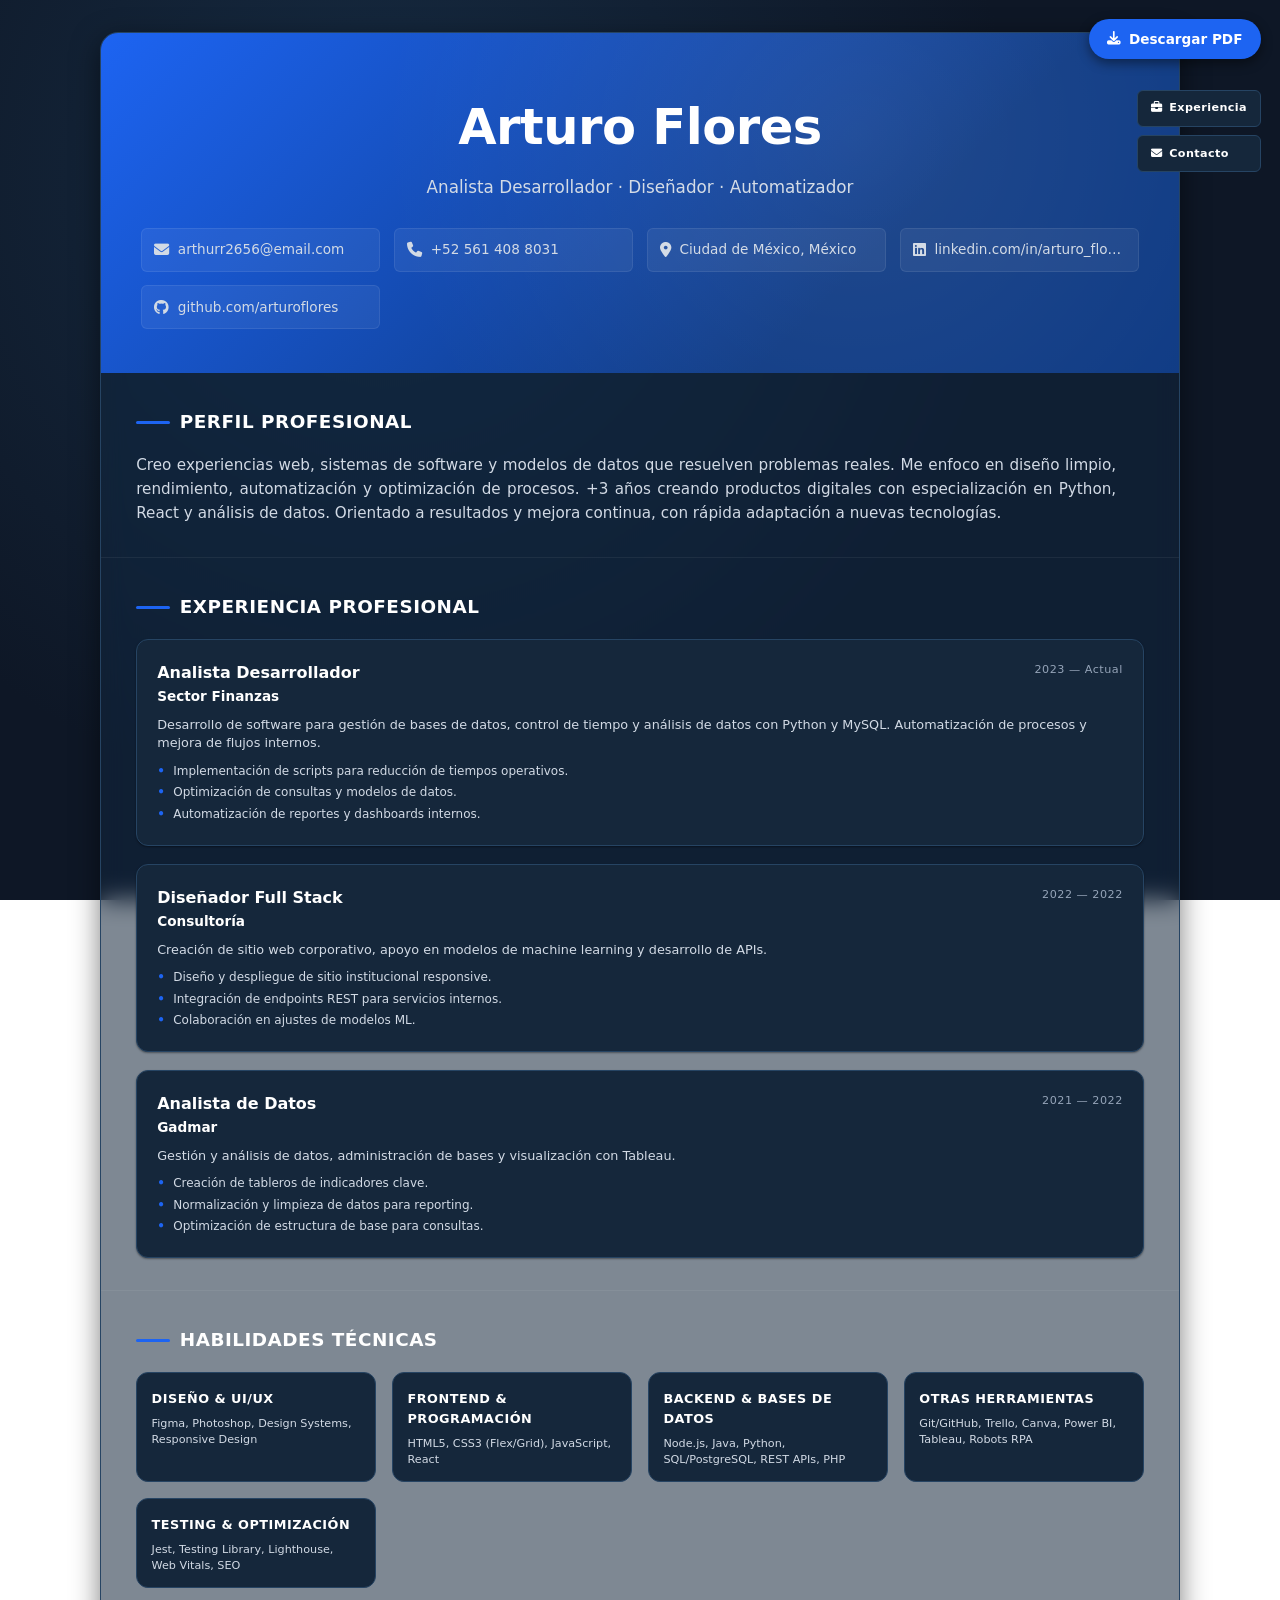
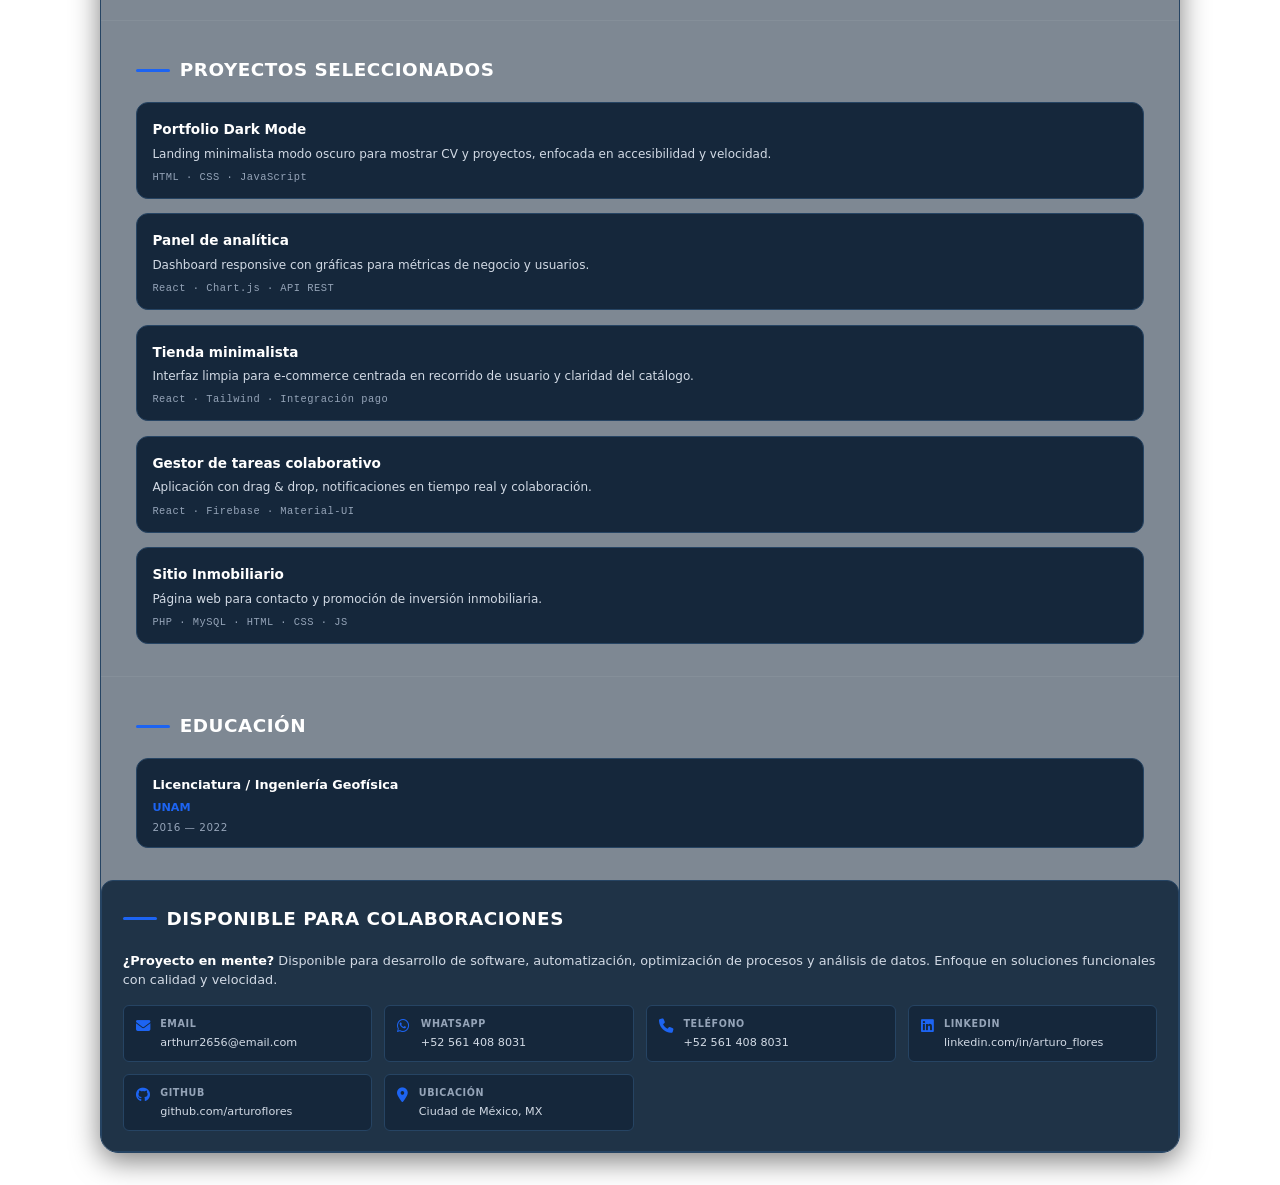
==== 01-html-css/reto-01-cv-personal/cv.html @ 0ee0fff7 "Add files via upload" ====
<!DOCTYPE html>
<html lang="es">
<head>
    <meta charset="UTF-8">
    <meta name="viewport" content="width=device-width, initial-scale=1.0">
    <title>CV - Arturo Flores</title>
    
    <!-- Font Awesome para iconos -->
    <link rel="stylesheet" href="https://cdnjs.cloudflare.com/ajax/libs/font-awesome/6.4.0/css/all.min.css">
    <link rel="stylesheet" href="cv_style.css">
    
</head>
<body>
    <!-- Botón de descarga -->
    <button class="download-btn" onclick="window.print()">
        <i class="fas fa-download"></i>
        <span>Descargar PDF</span>
    </button>
    
    <!-- Navegación rápida -->
    <div class="quick-nav">
        <a href="#experiencia" class="nav-btn">
            <i class="fas fa-briefcase"></i>
            <span>Experiencia</span>
        </a>
        <a href="#contacto" class="nav-btn">
            <i class="fas fa-envelope"></i>
            <span>Contacto</span>
        </a>
    </div>
    
    <div class="cv-container">
        <!-- Header -->
        <header class="cv-header">
            <h1>Arturo Flores</h1>
            <div class="title">Analista Desarrollador · Diseñador · Automatizador</div>
            <div class="contact-info">
                <div class="contact-item">
                    <i class="fas fa-envelope"></i>
                    <a href="mailto:arthurr2656@email.com">arthurr2656@email.com</a>
                </div>
                <div class="contact-item">
                    <i class="fas fa-phone"></i>
                    <a href="tel:+525614088031">+52 561 408 8031</a>
                </div>
                <div class="contact-item">
                    <i class="fas fa-map-marker-alt"></i>
                    <span>Ciudad de México, México</span>
                </div>
                <div class="contact-item">
                    <i class="fab fa-linkedin"></i>
                    <a href="https://linkedin.com/in/arturo_flores" target="_blank">linkedin.com/in/arturo_flores</a>
                </div>
                <div class="contact-item">
                    <i class="fab fa-github"></i>
                    <a href="https://github.com/arturoflores" target="_blank">github.com/arturoflores</a>
                </div>
            </div>
        </header>
        
        <!-- Perfil Profesional -->
        <section class="cv-section">
            <h3 class="section-title">Perfil Profesional</h3>
            <p class="profile-text">Creo experiencias web, sistemas de software y modelos de datos que resuelven problemas reales. Me enfoco en diseño limpio, rendimiento, automatización y optimización de procesos. +3 años creando productos digitales con especialización en Python, React y análisis de datos. Orientado a resultados y mejora continua, con rápida adaptación a nuevas tecnologías.</p>
        </section>
        
        <!-- Experiencia Profesional -->
        <section class="cv-section" id="experiencia">
            <h3 class="section-title">Experiencia Profesional</h3>
            
            <div class="experience-item">
                <div class="job-header">
                    <div>
                        <div class="job-title">Analista Desarrollador</div>
                        <div class="job-company">Sector Finanzas</div>
                    </div>
                    <div class="job-period">2023 — Actual</div>
                </div>
                <div class="job-description">Desarrollo de software para gestión de bases de datos, control de tiempo y análisis de datos con Python y MySQL. Automatización de procesos y mejora de flujos internos.</div>
                <ul class="job-achievements">
                    <li>Implementación de scripts para reducción de tiempos operativos.</li>
                    <li>Optimización de consultas y modelos de datos.</li>
                    <li>Automatización de reportes y dashboards internos.</li>
                </ul>
            </div>
            
            <div class="experience-item">
                <div class="job-header">
                    <div>
                        <div class="job-title">Diseñador Full Stack</div>
                        <div class="job-company">Consultoría</div>
                    </div>
                    <div class="job-period">2022 — 2022</div>
                </div>
                <div class="job-description">Creación de sitio web corporativo, apoyo en modelos de machine learning y desarrollo de APIs.</div>
                <ul class="job-achievements">
                    <li>Diseño y despliegue de sitio institucional responsive.</li>
                    <li>Integración de endpoints REST para servicios internos.</li>
                    <li>Colaboración en ajustes de modelos ML.</li>
                </ul>
            </div>
            
            <div class="experience-item">
                <div class="job-header">
                    <div>
                        <div class="job-title">Analista de Datos</div>
                        <div class="job-company">Gadmar</div>
                    </div>
                    <div class="job-period">2021 — 2022</div>
                </div>
                <div class="job-description">Gestión y análisis de datos, administración de bases y visualización con Tableau.</div>
                <ul class="job-achievements">
                    <li>Creación de tableros de indicadores clave.</li>
                    <li>Normalización y limpieza de datos para reporting.</li>
                    <li>Optimización de estructura de base para consultas.</li>
                </ul>
            </div>
        </section>
        
        <!-- Habilidades Técnicas -->
        <section class="cv-section">
            <h3 class="section-title">Habilidades Técnicas</h3>
            <div class="skills-grid">
                <div class="skill-category">
                    <h4>Diseño & UI/UX</h4>
                    <div class="skill-list">Figma, Photoshop, Design Systems, Responsive Design</div>
                </div>
                <div class="skill-category">
                    <h4>Frontend & Programación</h4>
                    <div class="skill-list">HTML5, CSS3 (Flex/Grid), JavaScript, React</div>
                </div>
                <div class="skill-category">
                    <h4>Backend & Bases de Datos</h4>
                    <div class="skill-list">Node.js, Java, Python, SQL/PostgreSQL, REST APIs, PHP</div>
                </div>
                <div class="skill-category">
                    <h4>Otras herramientas</h4>
                    <div class="skill-list">Git/GitHub, Trello, Canva, Power BI, Tableau, Robots RPA</div>
                </div>
                <div class="skill-category">
                    <h4>Testing & Optimización</h4>
                    <div class="skill-list">Jest, Testing Library, Lighthouse, Web Vitals, SEO</div>
                </div>
            </div>
        </section>
        
        <!-- Proyectos Destacados -->
        <section class="cv-section">
            <h3 class="section-title">Proyectos Seleccionados</h3>
            
            <div class="project-item">
                <div class="project-name">Portfolio Dark Mode</div>
                <div class="project-description">Landing minimalista modo oscuro para mostrar CV y proyectos, enfocada en accesibilidad y velocidad.</div>
                <div class="project-tech">HTML · CSS · JavaScript</div>
            </div>
            
            <div class="project-item">
                <div class="project-name">Panel de analítica</div>
                <div class="project-description">Dashboard responsive con gráficas para métricas de negocio y usuarios.</div>
                <div class="project-tech">React · Chart.js · API REST</div>
            </div>
            
            <div class="project-item">
                <div class="project-name">Tienda minimalista</div>
                <div class="project-description">Interfaz limpia para e-commerce centrada en recorrido de usuario y claridad del catálogo.</div>
                <div class="project-tech">React · Tailwind · Integración pago</div>
            </div>
            
            <div class="project-item">
                <div class="project-name">Gestor de tareas colaborativo</div>
                <div class="project-description">Aplicación con drag & drop, notificaciones en tiempo real y colaboración.</div>
                <div class="project-tech">React · Firebase · Material-UI</div>
            </div>
            
            <div class="project-item">
                <div class="project-name">Sitio Inmobiliario</div>
                <div class="project-description">Página web para contacto y promoción de inversión inmobiliaria.</div>
                <div class="project-tech">PHP · MySQL · HTML · CSS · JS</div>
            </div>
        </section>
        
        <!-- Educación -->
        <section class="cv-section">
            <h3 class="section-title">Educación</h3>
            
            <div class="education-item">
                <div class="degree">Licenciatura / Ingeniería Geofísica</div>
                <div class="institution">UNAM</div>
                <div class="period">2016 — 2022</div>
            </div>
        </section>
        
        <!-- Contacto / Disponibilidad -->
        <section class="contact-section" id="contacto">
            <h3 class="section-title">Disponible para Colaboraciones</h3>
            <div class="contact-intro"><strong>¿Proyecto en mente?</strong> Disponible para desarrollo de software, automatización, optimización de procesos y análisis de datos. Enfoque en soluciones funcionales con calidad y velocidad.</div>
            
            <div class="contact-methods">
                <a href="mailto:arthurr2656@email.com" class="contact-method">
                    <i class="fas fa-envelope"></i>
                    <div class="contact-details">
                        <div class="contact-label">Email</div>
                        <div class="contact-value">arthurr2656@email.com</div>
                    </div>
                </a>
                
                <a href="https://wa.me/525614088031" target="_blank" class="contact-method">
                    <i class="fab fa-whatsapp"></i>
                    <div class="contact-details">
                        <div class="contact-label">WhatsApp</div>
                        <div class="contact-value">+52 561 408 8031</div>
                    </div>
                </a>
                
                <a href="tel:+525614088031" class="contact-method">
                    <i class="fas fa-phone"></i>
                    <div class="contact-details">
                        <div class="contact-label">Teléfono</div>
                        <div class="contact-value">+52 561 408 8031</div>
                    </div>
                </a>
                
                <a href="https://linkedin.com/in/arturo_flores" target="_blank" class="contact-method">
                    <i class="fab fa-linkedin"></i>
                    <div class="contact-details">
                        <div class="contact-label">LinkedIn</div>
                        <div class="contact-value">linkedin.com/in/arturo_flores</div>
                    </div>
                </a>
                
                <a href="https://github.com/arturoflores" target="_blank" class="contact-method">
                    <i class="fab fa-github"></i>
                    <div class="contact-details">
                        <div class="contact-label">GitHub</div>
                        <div class="contact-value">github.com/arturoflores</div>
                    </div>
                </a>
                
                <div class="contact-method">
                    <i class="fas fa-map-marker-alt"></i>
                    <div class="contact-details">
                        <div class="contact-label">Ubicación</div>
                        <div class="contact-value">Ciudad de México, MX</div>
                    </div>
                </div>
            </div>
        </section>
    </div>
    
</body>
</html>
---- 01-html-css/reto-01-cv-personal/cv_style.css ----
/* Estilos CV Minimalista Profesional - Azul Oscuro + Blanco */
:root {
  --bg: #0e1726;          /* fondo principal oscuro azulado */
  --bg-alt: #15273b;      /* bloques */
  --bg-soft: #1f3347;     /* resaltes suaves */
  --primary: #1d64f2;     /* azul principal vivo */
  --primary-alt: #0f56d6; /* hover */
  --text: #ffffff;        /* texto principal */
  --text-dim: #d2dae5;    /* texto secundario */
  --text-mute: #95a4b8;   /* texto tenue */
  --border: #264463;      /* bordes */
  --radius-sm: 6px;
  --radius: 12px;
  --radius-lg: 18px;
  --shadow-sm: 0 1px 2px rgba(0,0,0,.4);
  --shadow: 0 4px 12px rgba(0,0,0,.45);
  --shadow-lg: 0 8px 28px rgba(0,0,0,.5);
  --gradient: linear-gradient(135deg,#1d64f2,#0e3a84 70%);
  --font-heading: 'Poppins', system-ui, sans-serif;
  --font-body: 'Inter', system-ui, sans-serif;
}

* { box-sizing: border-box; margin:0; padding:0; }
html { scroll-behavior:smooth; }
body {
  font-family: var(--font-body);
  background: radial-gradient(circle at 30% 20%, #162b42, #0e1726 55%) fixed;
  color: var(--text);
  line-height: 1.55;
  -webkit-font-smoothing: antialiased;
  padding: 2rem 1rem;
}

.cv-container {
  max-width: 1080px;
  margin: 0 auto;
  background: rgba(21,39,59,0.55);
  backdrop-filter: blur(12px) saturate(140%);
  border: 1px solid var(--border);
  border-radius: var(--radius-lg);
  box-shadow: var(--shadow-lg);
  overflow: hidden;
}

/* Header */
.cv-header {
  background: var(--gradient);
  padding: 3.5rem 2.5rem 2.75rem;
  text-align: center;
  position: relative;
}
.cv-header::after {
  content:''; position:absolute; inset:0; background: radial-gradient(circle at 70% 30%, rgba(255,255,255,0.08), transparent 60%);
}
.cv-header h1 {
  font-family: var(--font-heading);
  font-size: clamp(2.2rem,4.8vw,3.1rem);
  font-weight: 600;
  letter-spacing: -.5px;
  margin-bottom: .5rem;
}
.cv-header .title {
  font-size: 1.05rem;
  font-weight: 500;
  color: var(--text-dim);
  margin-bottom: 1.75rem;
}
.contact-info { display:grid; grid-template-columns:repeat(auto-fit,minmax(200px,1fr)); gap: .85rem; }
.contact-item {
  display:flex; align-items:center; gap:.55rem;
  font-size:.85rem; background: rgba(255,255,255,.06);
  padding:.65rem .75rem; border-radius: var(--radius-sm);
  border:1px solid rgba(255,255,255,.08);
}
.contact-item i { color: var(--text-dim); font-size: .95rem; }
.contact-item a, .contact-item span { color: var(--text-dim); text-decoration:none; overflow:hidden; text-overflow:ellipsis; white-space:nowrap; }
.contact-item a:hover { color: var(--text); }

/* Botón descargar */
.download-btn {
  position: fixed; top: 1.2rem; right: 1.2rem; z-index: 50;
  background: var(--primary); color: #fff; border:none; cursor:pointer;
  font-family: var(--font-body); font-size:.85rem; font-weight:600;
  padding:.75rem 1.15rem; border-radius: 100px;
  display:flex; align-items:center; gap:.5rem;
  box-shadow: var(--shadow);
  transition:.25s ease;
}
.download-btn:hover { background: var(--primary-alt); transform: translateY(-3px); box-shadow: var(--shadow-lg); }
.download-btn:active { transform: translateY(-1px); }

/* Secciones */
.cv-section { padding: 2.2rem 2.2rem 2rem; border-top:1px solid rgba(255,255,255,.06); }
.cv-section:first-of-type { border-top:none; }
.section-title {
  font-family: var(--font-heading); font-size:1.15rem; font-weight:600; letter-spacing:.5px;
  margin-bottom:1.1rem; text-transform:uppercase; color:#fff;
  display:flex; align-items:center; gap:.6rem;
}
.section-title::before { content:''; width:34px; height:3px; background: var(--primary); border-radius:4px; }

.profile-text { font-size:.95rem; color: var(--text-dim); max-width: 980px; text-align:justify; }

/* Experiencia */
.experience-item { background: var(--bg-alt); border:1px solid var(--border); border-radius: var(--radius); padding:1.3rem 1.25rem 1.05rem; margin-bottom:1.15rem; box-shadow: var(--shadow-sm); }
.experience-item:last-child { margin-bottom:0; }
.job-header { display:flex; justify-content:space-between; gap:1rem; flex-wrap:wrap; margin-bottom:.55rem; }
.job-title { font-size:1rem; font-weight:600; color:#fff; }
.job-company { font-size:.85rem; font-weight:600; color: var (--primary); }
.job-period { font-size:.7rem; font-weight:500; color: var(--text-mute); letter-spacing:.5px; }
.job-description { font-size:.8rem; color: var(--text-dim); line-height:1.45; margin-bottom:.6rem; }
.job-achievements { list-style:none; }
.job-achievements li { position:relative; padding-left:1rem; font-size:.75rem; color: var(--text-dim); margin-bottom:.35rem; line-height:1.35; }
.job-achievements li::before { content:'•'; position:absolute; left:0; top:0; color: var(--primary); font-weight:700; }

/* Grid Habilidades */
.skills-grid { display:grid; gap:1rem; grid-template-columns:repeat(auto-fit,minmax(210px,1fr)); }
.skill-category { background: var(--bg-alt); border:1px solid var(--border); padding:1rem .9rem .85rem; border-radius: var(--radius); }
.skill-category h4 { font-size:.8rem; font-weight:600; color:#fff; margin-bottom:.45rem; letter-spacing:.5px; text-transform:uppercase; }
.skill-list { font-size:.7rem; line-height:1.4; color: var(--text-dim); }

/* Proyectos */
.project-item { background: var(--bg-alt); border:1px solid var(--border); padding:1rem .95rem .8rem; border-radius: var(--radius); margin-bottom:.9rem; }
.project-item:last-child { margin-bottom:0; }
.project-name { font-size:.85rem; font-weight:600; color:#fff; margin-bottom:.35rem; }
.project-description { font-size:.75rem; color: var(--text-dim); line-height:1.4; margin-bottom:.4rem; }
.project-tech { font-size:.65rem; color: var(--text-mute); font-family: 'JetBrains Mono', monospace; letter-spacing:.5px; }

/* Educación */
.education-item { background: var(--bg-alt); border:1px solid var(--border); padding:1rem .95rem .75rem; border-radius: var(--radius); margin-bottom:.75rem; }
.education-item:last-child { margin-bottom:0; }
.degree { font-size:.8rem; font-weight:600; color:#fff; margin-bottom:.25rem; }
.institution { font-size:.7rem; font-weight:600; color: var(--primary); margin-bottom:.15rem; }
.period { font-size:.65rem; color: var(--text-mute); letter-spacing:.5px; }

/* Contacto */
.contact-section { background: var(--bg-soft); border:1px solid var(--border); border-radius: var(--radius); padding:1.5rem 1.3rem 1.25rem; }
.contact-intro { font-size:.8rem; color: var(--text-dim); line-height:1.5; margin-bottom:1rem; }
.contact-intro strong { color:#fff; font-weight:600; }
.contact-methods { display:grid; gap:.75rem; grid-template-columns:repeat(auto-fit,minmax(210px,1fr)); }
.contact-method { display:flex; gap:.65rem; align-items:flex-start; background: var(--bg-alt); border:1px solid var(--border); padding:.7rem .75rem .6rem; border-radius: var(--radius-sm); text-decoration:none; transition:.25s; }
.contact-method:hover { background: var(--primary); border-color: var(--primary); box-shadow: var(--shadow); }
.contact-method:hover i, .contact-method:hover .contact-label, .contact-method:hover .contact-value { color:#fff; }
.contact-method i { font-size:.9rem; color: var(--primary); margin-top:.1rem; }
.contact-label { font-size:.6rem; text-transform:uppercase; letter-spacing:.6px; color: var(--text-mute); font-weight:600; margin-bottom:2px; }
.contact-value { font-size:.7rem; color: var(--text-dim); font-weight:500; word-break:break-word; }

/* Quick nav */
.quick-nav { position:fixed; top:5.6rem; right:1.2rem; display:flex; flex-direction:column; gap:.55rem; z-index:40; }
.nav-btn { background: var(--bg-alt); color:#fff; border:1px solid var(--border); padding:.55rem .8rem; font-size:.7rem; font-weight:600; border-radius: var(--radius-sm); display:flex; align-items:center; gap:.45rem; text-decoration:none; letter-spacing:.4px; transition:.25s; }
.nav-btn:hover { background: var(--primary); border-color: var(--primary); box-shadow: var(--shadow-sm); }
.nav-btn i { font-size:.7rem; }

/* Responsivo */
@media (max-width: 820px) {
  .download-btn { position:static; margin:0 auto 1rem; display:flex; }
  .quick-nav { position:static; flex-direction:row; flex-wrap:wrap; justify-content:center; margin:0 0 1.2rem; }
  body { padding:1.2rem .7rem; }
  .cv-header { padding:2.8rem 1.5rem 2.2rem; }
  .cv-section { padding:1.8rem 1.5rem 1.6rem; }
}
@media (max-width: 520px) {
  .contact-info { grid-template-columns:1fr; }
  .cv-header h1 { font-size:2.2rem; }
  .cv-header .title { font-size:.9rem; }
  .section-title { font-size:1rem; }
}

/* Impresión */
@media print {
  body { background:#fff; padding:0; }
  .download-btn, .quick-nav { display:none !important; }
  .cv-container { background:#fff; box-shadow:none; backdrop-filter:none; border:none; }
  .cv-header { background:#0f56d6; color:#fff; }
  .experience-item, .skill-category, .project-item, .education-item, .contact-section { background:#fff; border:1px solid #d7e2ee; box-shadow:none; }
  .section-title::before { background:#0f56d6; }
  .project-tech, .job-period, .period { color:#555 !important; }
}
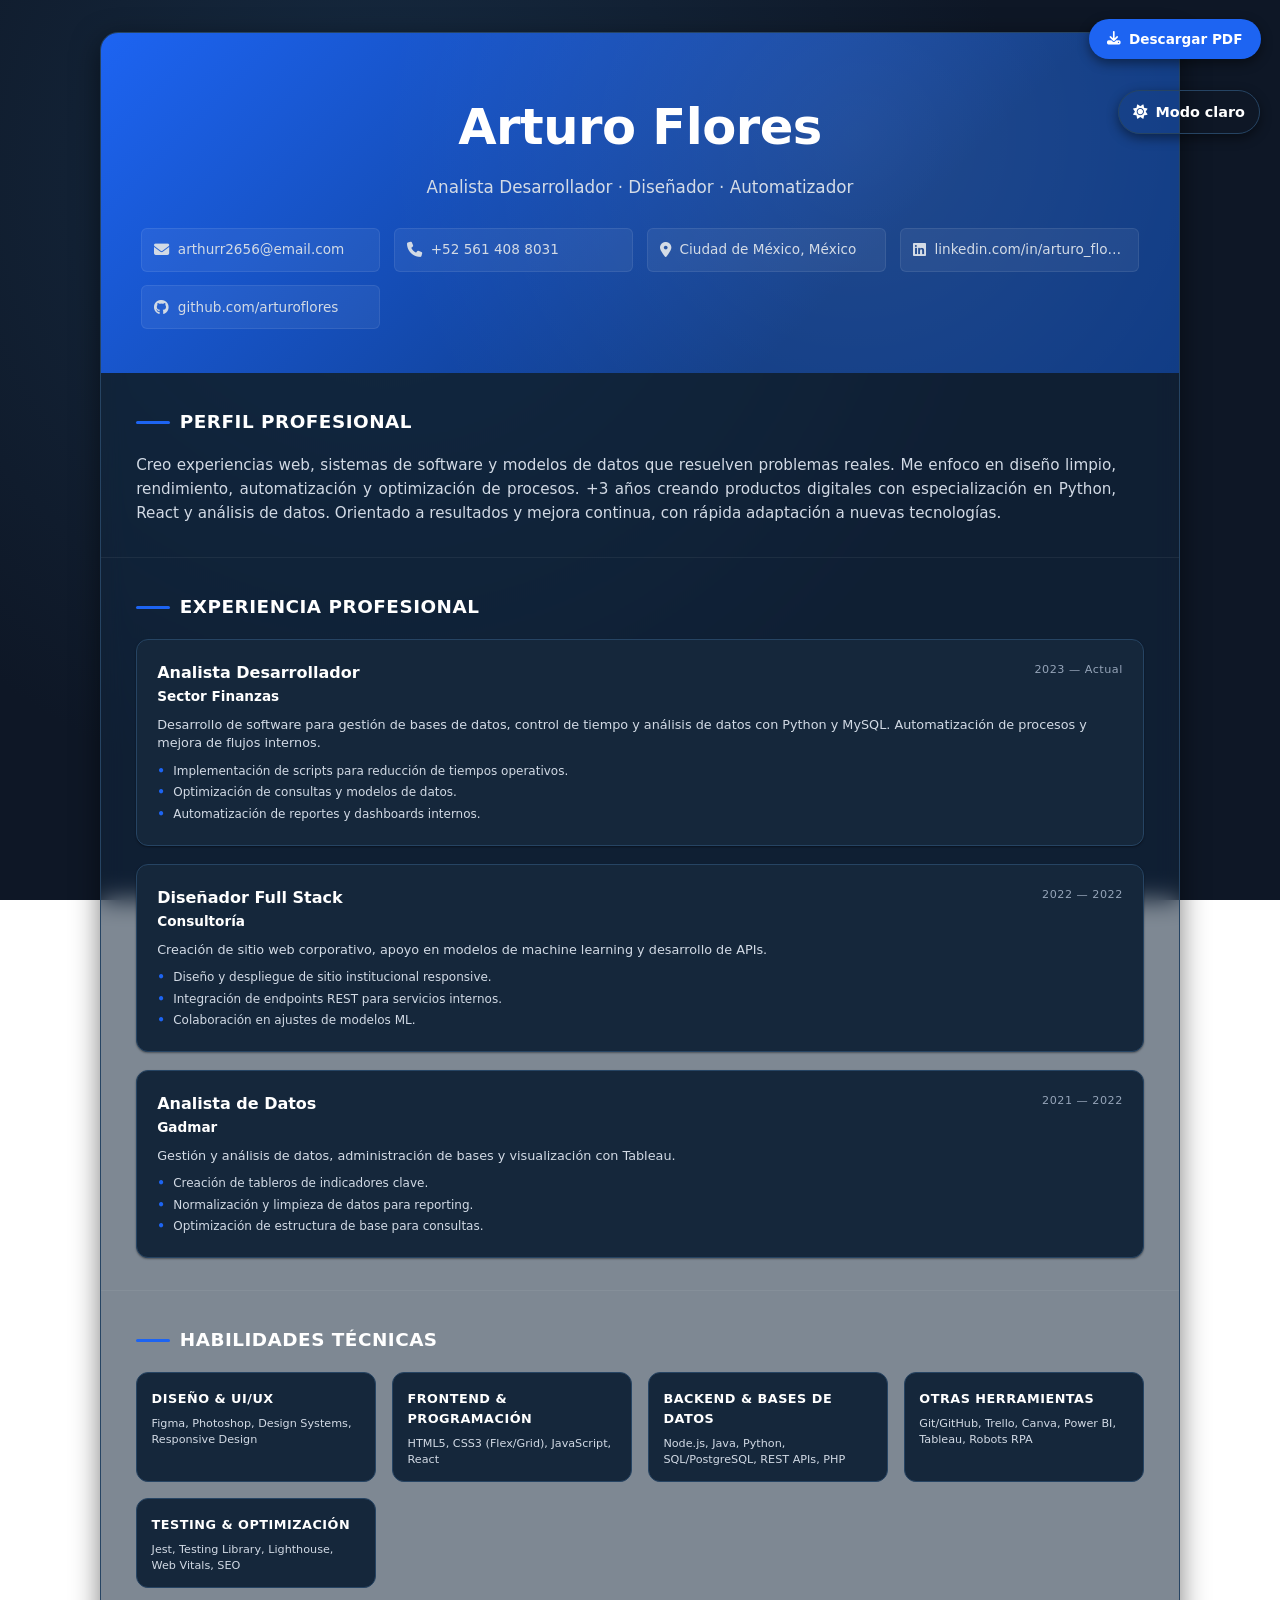
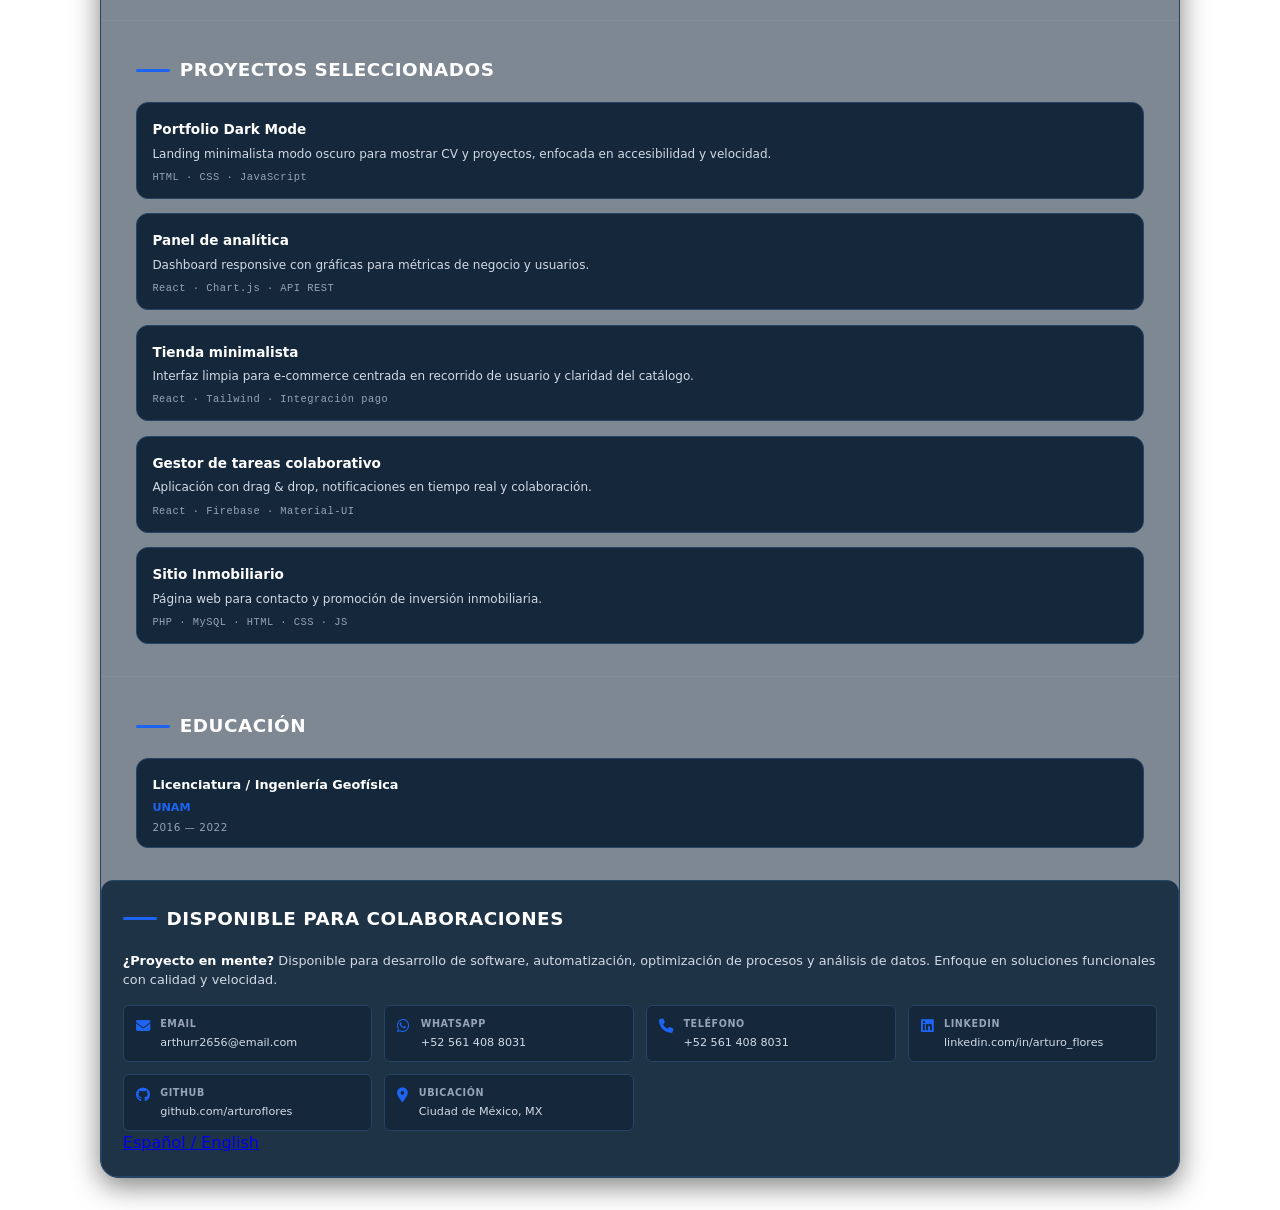
==== commit 7823b8bf: "Add files via upload" ====
--- a/01-html-css/reto-01-cv-personal/cv.html
+++ b/01-html-css/reto-01-cv-personal/cv.html
@@ -16,18 +16,16 @@
         <i class="fas fa-download"></i>
         <span>Descargar PDF</span>
     </button>
+
+    <!-- Toggle de tema (CSS only) -->
+    <input type="checkbox" id="light-toggle" class="theme-toggle" aria-label="Cambiar a fondo blanco" />
+    <label for="light-toggle" class="theme-toggle-btn" title="Cambiar tema">
+        <i class="fas fa-sun"></i>
+        <span>Modo claro</span>
+    </label>
     
     <!-- Navegación rápida -->
-    <div class="quick-nav">
-        <a href="#experiencia" class="nav-btn">
-            <i class="fas fa-briefcase"></i>
-            <span>Experiencia</span>
-        </a>
-        <a href="#contacto" class="nav-btn">
-            <i class="fas fa-envelope"></i>
-            <span>Contacto</span>
-        </a>
-    </div>
+    
     
     <div class="cv-container">
         <!-- Header -->
@@ -244,6 +242,9 @@
                     </div>
                 </div>
             </div>
+            <div class="lang-switch">
+                <a href="cv_en.html" class="lang-btn" title="Cambiar a English">Español / English</a>
+            </div>
         </section>
     </div>
     
--- a/01-html-css/reto-01-cv-personal/cv_style.css
+++ b/01-html-css/reto-01-cv-personal/cv_style.css
@@ -151,6 +151,138 @@
 .nav-btn:hover { background: var(--primary); border-color: var(--primary); box-shadow: var(--shadow-sm); }
 .nav-btn i { font-size:.7rem; }
 
+/* ===== Toggle de tema sin JS (modo claro) ===== */
+.theme-toggle { position: fixed; top: 90px; right: 20px; width: 1px; height: 1px; opacity: 0; pointer-events: none; }
+.theme-toggle-btn { position: fixed; top: 90px; right: 20px; z-index: 1100; display: inline-flex; align-items: center; gap: 8px; padding: 10px 14px; border-radius: 999px; background: var(--bg-card); color: var(--text-primary); border: 1px solid var(--border); cursor: pointer; box-shadow: var(--shadow); font-weight: 600; font-size: 0.9rem; }
+.theme-toggle-btn i { color: var(--accent); }
+.theme-toggle:checked + .theme-toggle-btn { background: #ffffff; color: #0f172a; border-color: #90caf9; }
+.theme-toggle:checked + .theme-toggle-btn i { color: #1565c0; }
+
+/* Variables por defecto (modo oscuro ya definidas arriba) */
+/* Al activar el toggle, reescribimos variables para modo claro usando :has() a nivel body */
+body:has(.theme-toggle:checked) {
+  --bg-main: #ffffff;
+  --bg-card: #ffffff;
+  --bg-elevated: #f5f7fb;
+  --text-primary: #111827;
+  --text-secondary: #374151;
+  --text-muted: #6b7280;
+  --border: #e5e7eb;
+  --border-light: #e5e7eb;
+  --primary: #1565c0;      /* azul oscuro */
+  --primary-dark: #0d47a1; 
+  --accent: #1565c0;
+  --gradient-primary: linear-gradient(135deg, #1976d2, #0d47a1);
+  --gradient-card: linear-gradient(145deg, #ffffff, #f4f7fb);
+  box-shadow: none;
+}
+
+/* --- Ajustes solicitados para modo claro: letras negras y sombra grisácea --- */
+body:has(.theme-toggle:checked) {
+  /* Texto negro y escala de grises para secundarios */
+  --text-primary: #111111; /* negro */
+  --text-secondary: #222222; /* gris muy oscuro */
+  --text-muted: #4b5563; /* gris medio */
+  /* Bordes y superficies claras */
+  --bg-main: #ffffff;
+  --bg-card: #ffffff;
+  --bg-elevated: #f7f9fc;
+  --border: #e5e7eb;
+  --border-light: #eaecef;
+  /* Azules para detalles */
+  --primary: #1565c0;
+  --primary-dark: #0d47a1;
+  --accent: #1565c0;
+  --gradient-primary: linear-gradient(135deg, #1976d2, #0d47a1);
+  --gradient-card: linear-gradient(145deg, #ffffff, #f6f8fc);
+  color: var(--text-primary);
+}
+
+/* Sombras grisáceas en modo claro */
+body:has(.theme-toggle:checked) .cv-container {
+  box-shadow: 0 10px 30px rgba(0,0,0,0.12);
+  background: var(--bg-card);
+  border-color: var(--border);
+}
+body:has(.theme-toggle:checked) .experience-item,
+body:has(.theme-toggle:checked) .skill-category,
+body:has(.theme-toggle:checked) .project-item,
+body:has(.theme-toggle:checked) .education-item,
+body:has(.theme-toggle:checked) .contact-method {
+  box-shadow: 0 8px 22px rgba(0,0,0,0.10);
+}
+
+/* Contraste encabezado en modo claro: mantiene header azul y texto blanco */
+body:has(.theme-toggle:checked) .cv-header {
+  background: var(--primary);
+  color: #ffffff;
+}
+
+/* Chips/badges y tech con tonos suaves en claro */
+body:has(.theme-toggle:checked) .job-period,
+body:has(.theme-toggle:checked) .period {
+  background: #eaf3ff;
+  border-color: #cfe3ff;
+  color: #0d47a1;
+}
+body:has(.theme-toggle:checked) .project-tech {
+  background: #f4f6fb;
+  border-color: #e5e9f2;
+  color: #2a2a2a;
+}
+
+/* Enlaces y contacto heredan color negro para legibilidad */
+body:has(.theme-toggle:checked) a { color: inherit; }
+/* --- Fin ajustes modo claro --- */
+
+/* --- Forzar texto oscuro en modo claro para todo lo no-azul --- */
+body:has(.theme-toggle:checked) {
+  --text: #111111;       /* usado en body */
+  --text-dim: #111111;   /* muchos bloques usan text-dim */
+  --text-mute: #1f2937;  /* gris muy oscuro */
+}
+/* Sobrescribir títulos que estaban en #fff */
+body:has(.theme-toggle:checked) .job-title,
+body:has(.theme-toggle:checked) .project-name,
+body:has(.theme-toggle:checked) .degree,
+body:has(.theme-toggle:checked) .skill-category h4,
+body:has(.theme-toggle:checked) .contact-intro strong { color: #111111; }
+/* Separadores en claro */
+body:has(.theme-toggle:checked) .cv-section { border-top: 1px solid var(--border); }
+/* Items de listas y descripciones en negro oscuro */
+body:has(.theme-toggle:checked) .job-description,
+body:has(.theme-toggle:checked) .job-achievements li,
+body:has(.theme-toggle:checked) .project-description,
+body:has(.theme-toggle:checked) .contact-value,
+body:has(.theme-toggle:checked) .profile-text { color: #111111; }
+/* Etiquetas secundarias más oscuras pero no azules */
+body:has(.theme-toggle:checked) .contact-label,
+body:has(.theme-toggle:checked) .timeline-meta { color: #1f2937; }
+
+/* Ajustes de superficies en modo claro */
+body:has(.theme-toggle:checked) .cv-container { background: var(--bg-card); border-color: var(--border); box-shadow: 0 6px 20px rgba(0,0,0,0.08); }
+body:has(.theme-toggle:checked) .cv-header { background: var(--primary); color: #fff; text-shadow: none; }
+body:has(.theme-toggle:checked) .section-title { color: var(--primary); }
+body:has(.theme-toggle:checked) .experience-item,
+body:has(.theme-toggle:checked) .skill-category,
+body:has(.theme-toggle:checked) .project-item,
+body:has(.theme-toggle:checked) .education-item,
+body:has(.theme-toggle:checked) .contact-method { background: #ffffff; border-color: var(--border); box-shadow: 0 6px 16px rgba(0,0,0,0.06); }
+body:has(.theme-toggle:checked) .job-company,
+body:has(.theme-toggle:checked) .institution { color: var(--primary); }
+body:has(.theme-toggle:checked) .job-period,
+body:has(.theme-toggle:checked) .period { background: #e3f2fd; border-color: #bbdefb; color: #0d47a1; }
+body:has(.theme-toggle:checked) .project-tech { background: #f3f6fb; border-color: #e3e8f0; color: #374151; }
+body:has(.theme-toggle:checked) .download-btn { background: var(--gradient-primary); color: #fff; }
+
+/* En impresión mantener claro por defecto */
+@media print {
+  .theme-toggle, .theme-toggle-btn { display: none !important; }
+}
+
+/* Fallback parcial si :has() no está soportado (Safari 15-): degradar a tema oscuro por defecto. Los usuarios verán el botón pero sin efecto. */
+/* ===== Fin Toggle de tema ===== */
+
 /* Responsivo */
 @media (max-width: 820px) {
   .download-btn { position:static; margin:0 auto 1rem; display:flex; }
